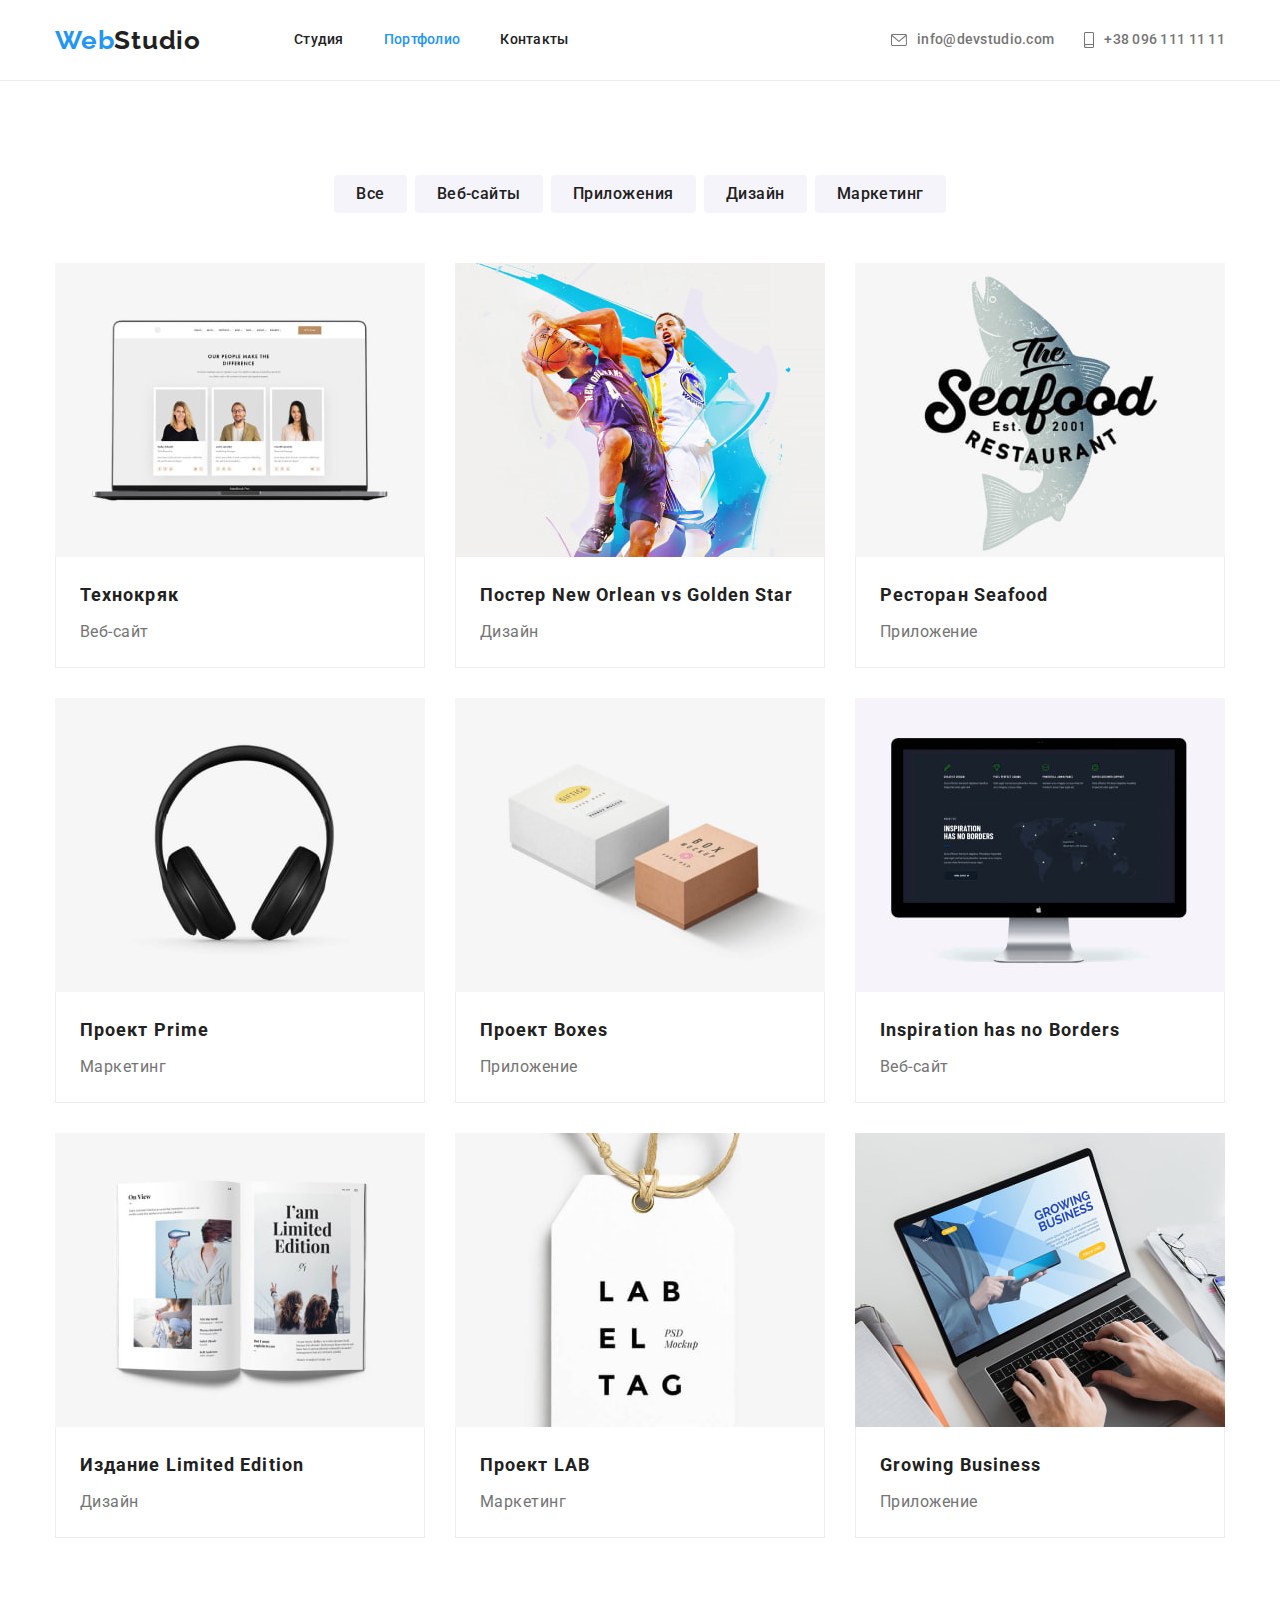
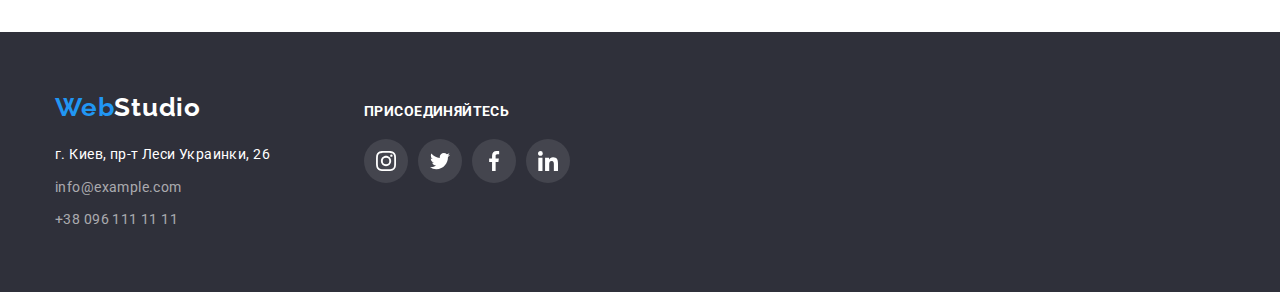
==== portfolio.html @ d07a1da3 "Initial commit" ====
<!DOCTYPE html>
<html lang="ru">
  <head>
    <meta charset="UTF-8" />
    <meta http-equiv="X-UA-Compatible" content="IE=edge" />
    <meta name="viewport" content="width=device-width, initial-scale=1.0" />
    <title>Портфолио</title>
    <link rel="preconnect" href="https://fonts.googleapis.com" />
    <link rel="preconnect" href="https://fonts.gstatic.com" crossorigin />
    <link
      href="https://fonts.googleapis.com/css2?family=Raleway:wght@700&family=Roboto:wght@400;500;700;900&display=swap"
      rel="stylesheet"
    />
    <link
      rel="stylesheet"
      href="https://cdn.jsdelivr.net/npm/modern-normalize@1.1.0/modern-normalize.min.css"
    />
    <link rel="stylesheet" href="./css/styles.css" />
  </head>
  <body>
    <!--header-->
    <header class="header">
      <div class="container header-container">
        <a class="logo link" href="./index.html" lang="en">
          <span class="logo-blue">Web</span>Studio</a
        >
        <nav class="nav">
          <ul class="nav-list list">
            <li class="nav-item"><a class="nav-link link" href="./index.html">Студия</a></li>
            <li class="nav-item">
              <a class="nav-link link current" href="./portfolio.html">Портфолио</a>
            </li>
            <li class="nav-item"><a class="nav-link link" href="">Контакты</a></li>
          </ul>
        </nav>
        <ul class="contacts list">
          <li class="contacts-mail">
            <a class="nav-link contact-link link" href="mailto:">
              <svg class="header-icon" width="16" height="12">
                <use href="./images/icons.svg#envelope-hover"></use>
              </svg>
              info@devstudio.com</a
            >
          </li>
          <li class="contacts-tel">
            <a class="nav-link contact-link link" href="tel:+380961111111">
              <svg class="header-icon" width="10" height="16">
                <use href="./images/icons.svg#smartphone"></use>
              </svg>
              +38 096 111 11 11</a
            >
          </li>
        </ul>
      </div>
    </header>

    <main class="main-portfolio">
      <h1 class="visually-hidden" hidden>Портфолио</h1>
      <section class="button-filter section">
        <div class="container">
          <ul class="button-list list">
            <li class="button-filter-item">
              <button class="button-portfolio" type="button">Все</button>
            </li>
            <li class="button-filter-item">
              <button class="button-portfolio" type="button">Веб-сайты</button>
            </li>
            <li class="button-filter-item">
              <button class="button-portfolio" type="button">Приложения</button>
            </li>
            <li class="button-filter-item">
              <button class="button-portfolio" type="button">Дизайн</button>
            </li>
            <li class="button-filter-item">
              <button class="button-portfolio" type="button">Маркетинг</button>
            </li>
          </ul>
          <ul class="portfolio-list list">
            <li class="portfolio-item">
              <a class="portfolio-link link" href="">
                <img
                  class="portfolio-img"
                  src="./images/portfolio/img-p-1.jpg"
                  alt="ноутбук с сайтом"
                  width="370"
                  height="294"
                />
                <div class="portfolio-content">
                  <h2 class="portfolio-item-title">Технокряк</h2>
                  <p class="portfolio-description">Веб-сайт</p>
                </div></a
              >
            </li>
            <li class="portfolio-item">
              <a class="portfolio-link link" href="">
                <img
                  class="portfolio-img"
                  src="./images/portfolio/img-p-2.jpg"
                  alt="двое спортсменов играют в баскетбол"
                  width="370"
                  height="294"
                />
                <div class="portfolio-content">
                  <h2 class="portfolio-item-title">Постер New Orlean vs Golden Star</h2>
                  <p class="portfolio-description">Дизайн</p>
                </div></a
              >
            </li>
            <li class="portfolio-item">
              <a class="portfolio-link link" href="">
                <img
                  class="portfolio-img"
                  src="./images/portfolio/img-p-3.jpg"
                  alt="логотип ресторана"
                  width="370"
                  height="294"
                />
                <div class="portfolio-content">
                  <h2 class="portfolio-item-title">Ресторан Seafood</h2>
                  <p class="portfolio-description">Приложение</p>
                </div></a
              >
            </li>
            <li class="portfolio-item">
              <a class="portfolio-link link" href="">
                <img
                  class="portfolio-img"
                  src="./images/portfolio/img-p-4.jpg"
                  alt="наушники"
                  width="370"
                  height="294"
                />
                <div class="portfolio-content">
                  <h2 class="portfolio-item-title">Проект Prime</h2>
                  <p class="portfolio-description">Маркетинг</p>
                </div></a
              >
            </li>
            <li class="portfolio-item">
              <a class="portfolio-link link" href="">
                <img
                  class="portfolio-img"
                  src="./images/portfolio/img-p-5.jpg"
                  alt="две коробки"
                  width="370"
                  height="294"
                />
                <div class="portfolio-content">
                  <h2 class="portfolio-item-title">Проект Boxes</h2>
                  <p class="portfolio-description">Приложение</p>
                </div></a
              >
            </li>
            <li class="portfolio-item">
              <a class="portfolio-link link" href="">
                <img
                  class="portfolio-img"
                  src="./images/portfolio/img-p-6.jpg"
                  alt="моноблок с сайтом"
                  width="370"
                  height="294"
                />
                <div class="portfolio-content">
                  <h2 class="portfolio-item-title" lang="en">Inspiration has no Borders</h2>
                  <p class="portfolio-description">Веб-сайт</p>
                </div></a
              >
            </li>
            <li class="portfolio-item">
              <a class="portfolio-link link" href="">
                <img
                  class="portfolio-img"
                  src="./images/portfolio/img-p-7.jpg"
                  alt="развернутый журнал"
                  width="370"
                  height="294"
                />
                <div class="portfolio-content">
                  <h2 class="portfolio-item-title">Издание Limited Edition</h2>
                  <p class="portfolio-description">Дизайн</p>
                </div></a
              >
            </li>

            <li class="portfolio-item">
              <a class="portfolio-link link" href="">
                <img
                  class="portfolio-img"
                  src="./images/portfolio/img-p-8.jpg"
                  alt="бирка с логотипом"
                  width="370"
                  height="294"
                />
                <div class="portfolio-content">
                  <h2 class="portfolio-item-title">Проект LAB</h2>
                  <p class="portfolio-description">Маркетинг</p>
                </div></a
              >
            </li>
            <li class="portfolio-item">
              <a class="portfolio-link link" href="">
                <img
                  class="portfolio-img"
                  src="./images/portfolio/img-p-9.jpg"
                  alt="руки на ноутбуке"
                  width="370"
                  height="294"
                />
                <div class="portfolio-content">
                  <h2 class="portfolio-item-title" lang="en">Growing Business</h2>
                  <p class="portfolio-description">Приложение</p>
                </div></a
              >
            </li>
          </ul>
        </div>
      </section>
    </main>

    <footer class="footer">
      <div class="container footer-display">
        <div class="adress-block">
          <a class="logo logo-footer link" href="./index.html" lang="en"
            ><span class="logo-blue">Web</span>Studio</a
          >
          <address class="address">
            <p class="address-fact">г. Киев, пр-т Леси Украинки, 26</p>
            <ul class="address-list list">
              <li class="address-item">
                <a class="address-link link" href="mailto:">info@example.com</a>
              </li>
              <li class="address-item">
                <a class="address-link link" href="tel:+380961111111">+38 096 111 11 11</a>
              </li>
            </ul>
          </address>
        </div>
        <div class="socials-block">
          <p class="text-social">присоединяйтесь</p>
          <ul class="footer-socials list">
            <li class="footer-socials-item">
              <a class="footer-socials-link link" href="" aria-label="Instagram">
                <svg class="footer-socials-icon" width="20" height="20">
                  <use href="./images/icons.svg#instagram"></use>
                </svg>
              </a>
            </li>
            <li class="footer-socials-item">
              <a class="footer-socials-link link" href="" aria-label="Twitter">
                <svg class="footer-socials-icon" width="20" height="20">
                  <use href="./images/icons.svg#twitter"></use>
                </svg>
              </a>
            </li>
            <li class="footer-socials-item">
              <a class="footer-socials-link link" href="" aria-label="Facebook">
                <svg class="footer-socials-icon" width="20" height="20">
                  <use href="./images/icons.svg#facebook"></use>
                </svg>
              </a>
            </li>
            <li class="footer-socials-item">
              <a class="footer-socials-link link" href="" aria-label="Linkedin">
                <svg class="footer-socials-icon" width="20" height="20">
                  <use href="./images/icons.svg#linkedin"></use>
                </svg>
              </a>
            </li>
          </ul>
        </div>
      </div>
    </footer>
  </body>
</html>
---- css/styles.css ----
:root {
  /* fonts */
  --main-font: 'Roboto', sans-serif;
  --logo-font: 'Raleway', sans-serif;
  /* color fonts */
  --primary-txt: #212121;
  --logo-blue--hover-color: #2196f3;
  --hero-color--logo-white: #ffffff;
  --text-paragraph--contact-link: #757575;
  --link-text: #ffffff99;
  /* background-color */
  --background-main: #ffffff;
  --background-hero--background-footer: #2f303a;
  --background-team: #f5f4fa;
  --background-hover-batton: #188ce8;
  /* icons-color */
  --icon-socials-team: #afb1B8;
}

/* Common styles */
body {
  font-family: var(--main-font);
  color: var(--primary-txt);
  background-color: var(--background-main);
}

h1,
h2,
h3,
p {
  margin-top: 0;
}

img {
  display: block;
  max-width: 100%;
  height: auto;
}

h1:last-child,
h2:last-child,
h3:last-child,
p:last-child {
  margin-bottom: 0;
}

.list {
  list-style: none;
  padding-left: 0;
  margin-top: 0;
  margin-bottom: 0;
}

.link {
  text-decoration: none;
}

.container {
  width: 1200px;
  padding-left: 15px;
  padding-right: 15px;
  margin-left: auto;
  margin-right: auto;
}

.section {
  padding-top: 94px;
  padding-bottom: 94px;
}

.visually-hidden {
  position: absolute;
  width: 1px;
  height: 1px;
  margin: -1px;
  border: 0;
  padding: 0;
  white-space: nowrap;
  clip-path: inset(100%);
  clip: rect(0 0 0 0);
  overflow: hidden;
}

/* header */
.header {
  border-bottom: 1px solid #ececec;

  background-color: var(--background-main);
}

.header-container {
  display: flex;
  align-items: center;
}

.logo {
  margin-right: 93px;

  font-family: var(--logo-font);
  color: var(--primary-txt);
  font-weight: bold;
  font-size: 26px;
  line-height: 1.19;
  letter-spacing: 0.03em;
}

.logo-blue {
  color: var(--logo-blue--hover-color);
}

.nav-list {
  display: flex;
  align-items: center;
}

.nav-item {
  margin-right: 40px;
}

.nav-item:last-child {
  margin: 0;
}

.contacts {
  display: flex;
  align-items: center;
  margin-left: auto;
}

.contacts-tel {
  margin-left: 30px;
}

.nav-link {
  display: block;
  padding-top: 32px;
  padding-bottom: 32px;

  color: var(--primary-txt);
  font-weight: 500;
  font-size: 14px;
  line-height: 1.14;
  letter-spacing: 0.02em;
}

.contact-link {
  display: flex;
  align-items: center;
  color: var(--text-paragraph--contact-link);
}

.header-icon {
  margin-right: 10px;
  fill: currentColor;
} 

.nav-link:hover,
.nav-link:focus {
  color: var(--logo-blue--hover-color);
}

.nav-link.current {
  color: var(--logo-blue--hover-color);
}

/* main-index */
/* hero */
.hero {
  padding: 200px 0;
  max-width: 1600px;

  margin-left: auto;
  margin-right: auto;

  background-color: var(--background-hero--background-footer);
  background-image:linear-gradient(
    to right,
      rgba(47, 48, 58, 0.4),
      rgba(47, 48, 58, 0.4)
  ),
   url(../images/background/img-back.jpg);
  background-size: cover;
  background-position: center;
  

}

.hero-txt {
  max-width: 696px;
  margin-left: auto;
  margin-right: auto;
  margin-bottom: 30px;

  color: var(--hero-color--logo-white);
  font-weight: 900;
  font-size: 44px;
  line-height: 1.36;
  text-align: center;
  letter-spacing: 0.06em;
  text-transform: uppercase;
}

.hero-button {
  margin-left: auto;
  margin-right: auto;
  padding: 10px 32px;
  box-shadow: 0px 4px 4px rgba(0, 0, 0, 0.15);
  border: none;
  border-radius: 4px;
  max-width: 350px;
  min-width: 200px;

  font-family: var(--main-font);
  color: var(--hero-color--logo-white);
  font-weight: bold;
  font-size: 16px;
  line-height: 1.87;
  display: flex;
  align-items: center;
  text-align: center;
  letter-spacing: 0.06em;
  background-color: var(--logo-blue--hover-color);
  cursor: pointer;
}

.hero-button:hover,
.hero-button:focus {
  background-color: var(--background-hover-batton);
}

/* benefits */
.benefits {
  padding-bottom: 0;
}

.benefits-list {
  display: flex;
}

.benefits-item {
  margin-right: 30px;
  flex-basis: calc((100% - 90px) / 4);
}

.benefits-item:last-child {
  margin-right: 0;
}

.benefits-block-icon {
display: flex;
justify-content: center;
align-items: center;

width: 270px;
height: 120px;

background-color: var(--background-team);
border-radius: 4px;

margin-bottom: 30px;
}

.benefits-icon {
fill: var(--primary-txt);
    
}

.benefits-title {
  margin-bottom: 10px;

  font-size: 14px;
  line-height: 1.14;
  letter-spacing: 0.03em;
  text-transform: uppercase;
}

.benefits-txt {
  color: var(--text-paragraph--contact-link);
  font-size: 14px;
  line-height: 1.71;
  letter-spacing: 0.03em;
}

/* our work  */
/* our team */
/* title */
.work-title,
.team-title,
.clients-title {
  margin-bottom: 50px;

  font-size: 36px;
  line-height: 1.17;
  text-align: center;
  letter-spacing: 0.03em;
}

/* our work  */
.work-list {
  display: flex;
}

.work-item {
  margin-right: 30px;
}

.work-item:last-child {
  margin-right: 0;
}

/* our team */
.team {
  background-color: var(--background-team);
}

.team-list {
  display: flex;
}

.team-item {
  margin-right: 30px;

  background: var(--background-main);

  box-shadow: 0px 1px 3px rgba(0, 0, 0, 0.12), 0px 1px 1px rgba(0, 0, 0, 0.14),
    0px 2px 1px rgba(0, 0, 0, 0.2);
  border-radius: 0px 0px 4px 4px;
}

.team-item:last-child {
  margin-right: 0;
}

.team-content {
  padding: 30px 32px;
}

.team-name {
  margin-bottom: 10px;

  font-weight: 500;
  font-size: 16px;
  line-height: 1.19;
  text-align: center;
  letter-spacing: 0.03em;
}

.team-position {
  color: var(--text-paragraph--contact-link);
  font-weight: normal;

  font-weight: 500;
  font-size: 16px;
  line-height: 1.19;
  text-align: center;
  letter-spacing: 0.03em;
}

.team-socials {
  display: flex;
  align-items: center;
  justify-content: center
}

.team-socials-item:not(:last-child) {
  margin-right: 10px;
}

.team-socials-link {
  display: flex;
  justify-content: center;
  align-items: center;

  width: 44px;
  height: 44px;

  background-color: var(--background-main);
  border-radius: 50%;

  color: var(--icon-socials-team);
}

.team-socials-link:hover,
.team-socials-link:focus {
  background-color: var(--logo-blue--hover-color);
  color: var(--hero-color--logo-white);
}

.team-socials-icon {
 fill: currentColor;
}

/* permanent clients */

.clients-list{
  display: flex;
  align-items: center;
  justify-content: center
}

.clients-item:not(:last-child) {
  margin-right: 30px;
}

.clients-link {
  display: flex;
  justify-content: center;
  align-items: center;
  
  width: 170px;
  height: 92px;

  color: var(--icon-socials-team);

  border: 1px solid var(--icon-socials-team);
  box-sizing: border-box;
  border-radius: 4px;
}

.socials-icon {
fill: currentColor;
}

.clients-link:hover,
.clients-link:focus {
  color: var(--logo-blue--hover-color);
  border: 1px solid var(--logo-blue--hover-color);
}

/* portfolio */
.button-list {
  display: flex;
  justify-content: center;
  margin-bottom: 50px;
}

.button-filter-item {
  margin-right: 8px;
}

.button-filter-item:last-child {
  margin-right: 0;
}

.button-portfolio {
  padding: 6px 22px;
  border: none;
  border-radius: 4px;
  max-width: 150px;

  font-family: var(--main-font);
  color: var(--primary-txt);
  font-weight: 500;
  font-size: 16px;
  line-height: 1.62;
  text-align: center;
  letter-spacing: 0.03em;
  background-color: var(--background-team);
  cursor: pointer;
}

.button-portfolio:hover,
.button-portfolio:focus {
  color: var(--hero-color--logo-white);
  background-color: var(--logo-blue--hover-color);
  box-shadow: 0px 3px 1px rgba(0, 0, 0, 0.1),
  0px 1px 2px rgba(0, 0, 0, 0.08),
  0px 2px 2px rgba(0, 0, 0, 0.12);
}

.portfolio-list {
  display: flex;
  flex-wrap: wrap;
}

.portfolio-item {
  background: var(--background-main);

  margin-bottom: 30px;
  margin-right: 30px;
}

.portfolio-item:nth-last-child(-n + 3) {
  margin-bottom: 0;
}

.portfolio-item:nth-child(3n + 3) {
  margin-right: 0;
}

.portfolio-link {
  display: block;
}

.portfolio-link:hover,
.portfolio-link:focus {
  box-shadow: 0px 1px 1px rgba(0, 0, 0, 0.12),
  0px 4px 4px rgba(0, 0, 0, 0.06),
  1px 4px 6px rgba(0, 0, 0, 0.16);
}

.portfolio-content {
  border: 1px solid #eeeeee;
  border-top: none;
  padding: 20px 24px;
}

.portfolio-item-title {
  margin-bottom: 4px;

  color: var(--primary-txt);
  font-size: 18px;
  line-height: 2;
  letter-spacing: 0.06em;
}

.portfolio-description {
  color: var(--text-paragraph--contact-link);
  line-height: 1.87;
  letter-spacing: 0.03em;
}

/* footer */
.footer {
  padding-top: 60px;
  padding-bottom: 60px;

  background-color: var(--background-hero--background-footer);
}

.logo-footer {
  display: block;
  margin-bottom: 20px;

  color: var(--hero-color--logo-white);
}

.address {
  font-family: var(--main-font);
  font-style: normal;
  color: var(--hero-color--logo-white);
  font-weight: normal;
  font-size: 14px;
  line-height: 1.71;
  letter-spacing: 0.03em;
}

.address-item,
.address-fact {
  margin-bottom: 9px;
}

.address-item:last-child {
  margin-bottom: 0;
}

.address-link {
  color: var(--link-text);
}

.address-link:hover,
.address-link:focus {
  color: var(--logo-blue--hover-color);
}

.footer-display {
  display: flex;
  align-items: baseline;
}

.adress-block {
margin-right: 70px;
}

.text-social {
  font-style: normal;
  font-weight: 700;
  font-size: 14px;
  line-height: 16px;
  letter-spacing: 0.03em;
  text-transform: uppercase;

  color: var(--hero-color--logo-white);

  margin-bottom: 20px;
}

.footer-socials {
  display: flex;
  align-items: center;
  justify-content: center
}

.footer-socials-item:not(:last-child) {
  margin-right: 10px;
}

.footer-socials-link {
  display: flex;
  justify-content: center;
  align-items: center;

  width: 44px;
  height: 44px;

  background-color: rgba(255, 255, 255, 0.1);
  border-radius: 50%;

  color: var(--hero-color--logo-white);
}

.footer-socials-link:hover,
.footer-socials-link:focus {
  background-color: var(--logo-blue--hover-color);
}

.footer-socials-icon {
  fill: currentColor;
}
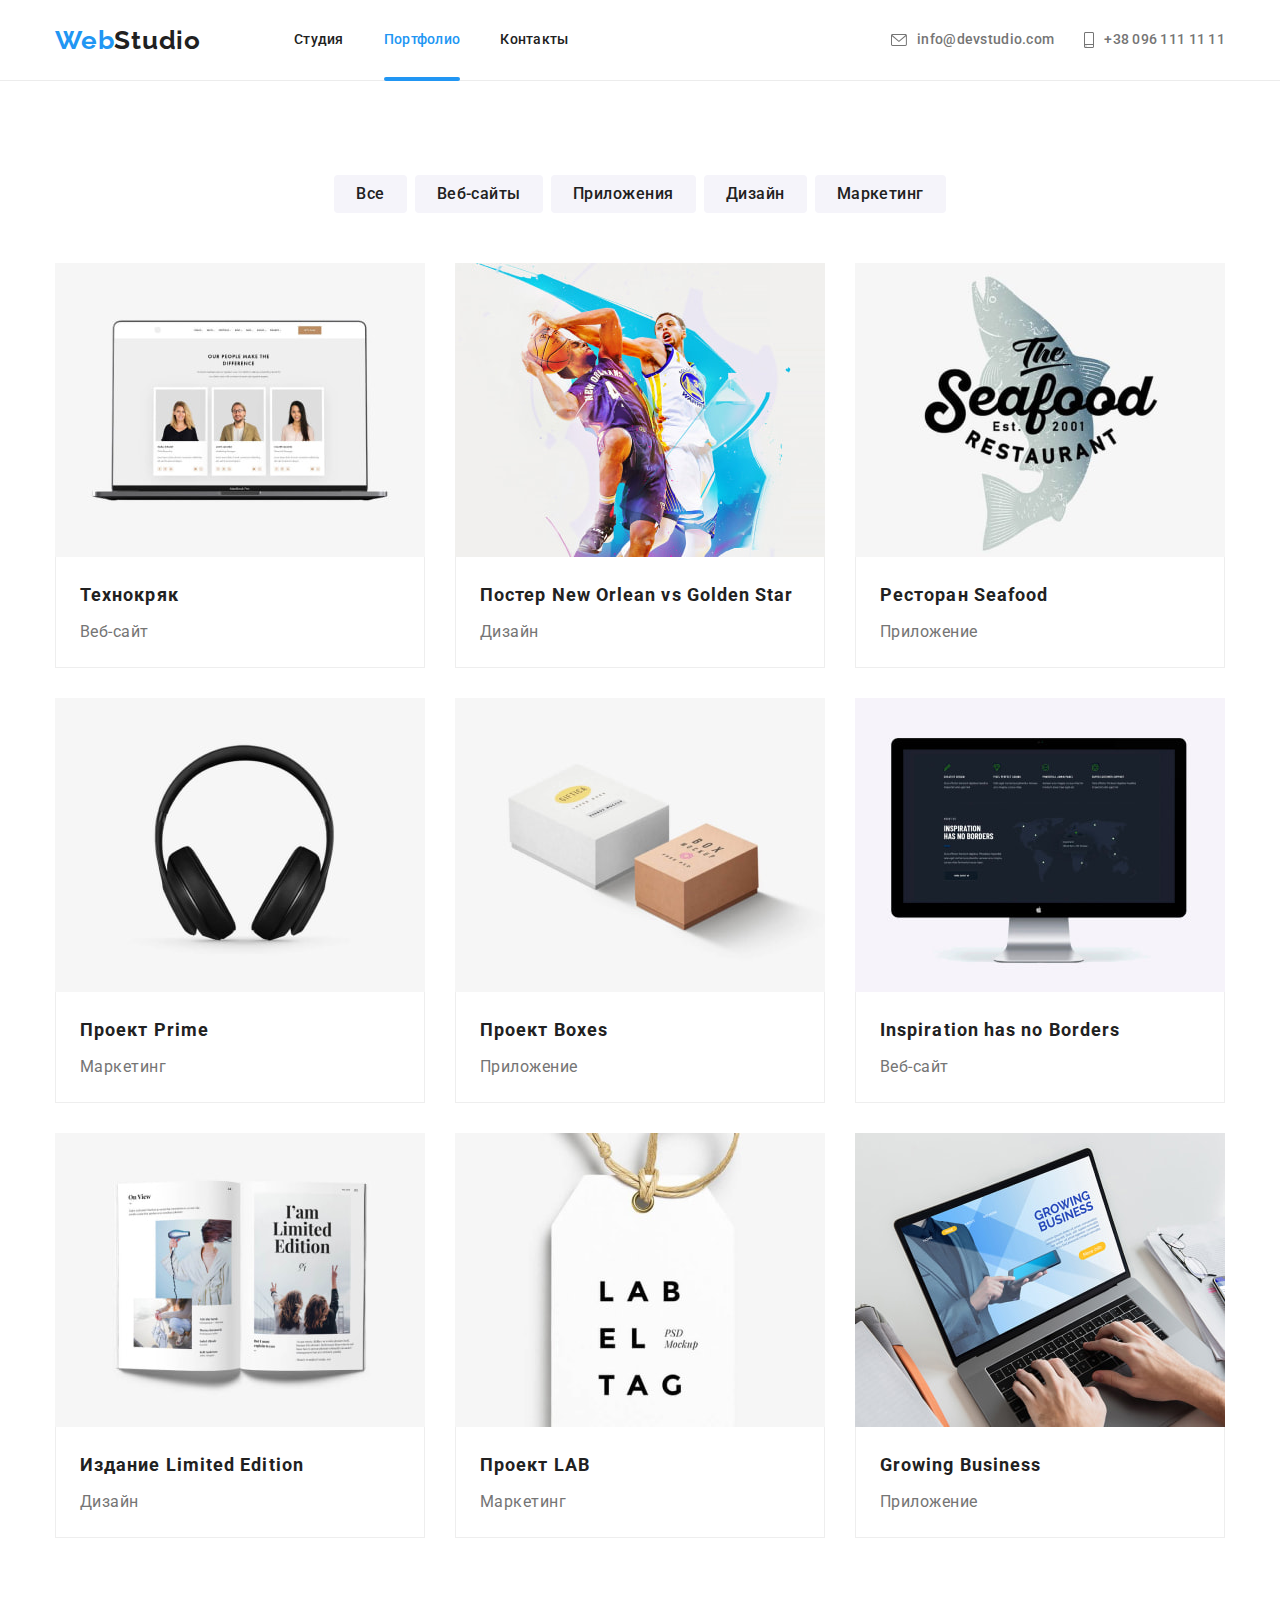
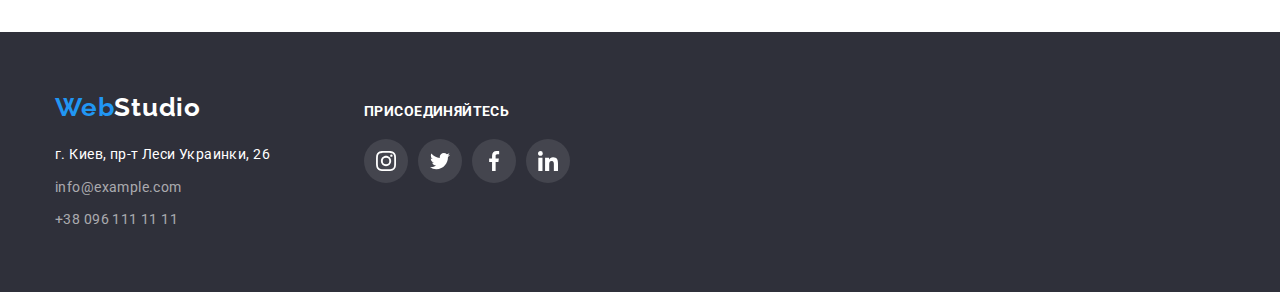
==== commit 11db6d74: "add modal" ====
--- a/portfolio.html
+++ b/portfolio.html
@@ -78,13 +78,23 @@
           <ul class="portfolio-list list">
             <li class="portfolio-item">
               <a class="portfolio-link link" href="">
-                <img
-                  class="portfolio-img"
-                  src="./images/portfolio/img-p-1.jpg"
-                  alt="ноутбук с сайтом"
-                  width="370"
-                  height="294"
-                />
+                <div class="portfolio-overlay">
+                  <img
+                    class="portfolio-img"
+                    src="./images/portfolio/img-p-1.jpg"
+                    alt="ноутбук с сайтом"
+                    width="370"
+                    height="294"
+                  />
+                  <div class="img-overlay">
+                    <p class="text-overlay">
+                      Технокряк это современная площадка распространения коронавируса. Компании
+                      используют эту платформу для цифрового шпионажа и атак на защищённые сервера
+                      конкурентов.
+                    </p>
+                  </div>
+                </div>
+
                 <div class="portfolio-content">
                   <h2 class="portfolio-item-title">Технокряк</h2>
                   <p class="portfolio-description">Веб-сайт</p>
@@ -270,5 +280,6 @@
         </div>
       </div>
     </footer>
+    <script src="./js/modal.js"></script>
   </body>
 </html>
--- a/css/styles.css
+++ b/css/styles.css
@@ -88,6 +88,20 @@
   background-color: var(--background-main);
 }
 
+/* fixed header */
+
+/* .header {
+  position: fixed;
+  width: 100%;
+  top: 0;
+  left: 0;
+  z-index: 1;
+}
+
+body {
+  margin-top: 80px;
+} */
+
 .header-container {
   display: flex;
   align-items: center;
@@ -115,6 +129,20 @@
 
 .nav-item {
   margin-right: 40px;
+  position: relative;
+}
+
+.current::after {
+  position: absolute;
+
+  display: block;
+  content: "";
+
+  bottom: -1px;
+  width: 100%;
+  height: 4px;
+  background-color: var(--logo-blue--hover-color);
+  border-radius: 2px;
 }
 
 .nav-item:last-child {
@@ -308,6 +336,35 @@
   margin-right: 0;
 }
 
+.work-block {
+  position: relative;
+  }
+
+
+  .work-lower {
+  display: flex;
+  justify-content: center;
+  align-items: center;
+
+  bottom: 0;
+  position: absolute;
+  width: 100%;
+  height: 70px;
+  background-color: rgba(47, 48, 58, 0.8);
+}
+
+.work-text {
+  
+  font-style: normal;
+  font-weight: 700;
+  font-size: 14px;
+  line-height: 1.14;
+  text-align: center;
+  letter-spacing: 0.03em;
+  text-transform: uppercase;
+  color: var(--hero-color--logo-white);
+}
+
 /* our team */
 .team {
   background-color: var(--background-team);
@@ -492,6 +549,37 @@
   display: block;
 }
 
+.portfolio-overlay {
+  position: relative;
+}
+
+.img-overlay {
+  opacity: 0;
+  padding: 0 24px;
+  
+  display: flex;
+  align-items: center;
+ 
+  bottom: 0;
+  position: absolute;
+  width: 100%;
+  height: 100%;
+  background-color: rgba(33, 150, 243, 0.9);
+}
+
+.text-overlay {
+  font-weight: 400;
+  font-size: 18px;
+  line-height: 1.56;
+   
+  letter-spacing: 0.03em;
+  color: var(--hero-color--logo-white);
+}
+
+.portfolio-link:hover .img-overlay{
+opacity: 1;
+}
+
 .portfolio-link:hover,
 .portfolio-link:focus {
   box-shadow: 0px 1px 1px rgba(0, 0, 0, 0.12),
@@ -616,4 +704,53 @@
 
 .footer-socials-icon {
   fill: currentColor;
+}
+
+/* Modal window */
+
+.backdrop {
+  position: fixed;
+  top: 0;
+  left: 0;
+  width: 100%;
+  height: 100%;
+  background-color: rgba(0, 0, 0, 0.2);
+}
+
+.backdrop.is-hidden {
+  opacity: 0;
+  pointer-events: none;
+}
+
+.modal {
+  position: absolute;
+
+  top: 50%;
+  left: 50%;
+  transform: translate(-50%, -50%);
+  width: 528px;
+  height: 581px;
+
+  background-color: var(--hero-color--logo-white);
+}
+
+.button-close {
+  position: absolute;
+  right: 9px;
+  top: 7px;
+  display: flex;
+  align-items: center;
+  justify-content: center;
+  width: 30px;
+  height: 30px;
+  background: var(--background-main);
+  border: 1px solid rgba(0, 0, 0, 0.2);
+  border-radius: 50%;
+  color: #000;
+  cursor: pointer;
+  padding: 0; 
+}
+
+.modal-icon {
+  fill: currentColor;
 }